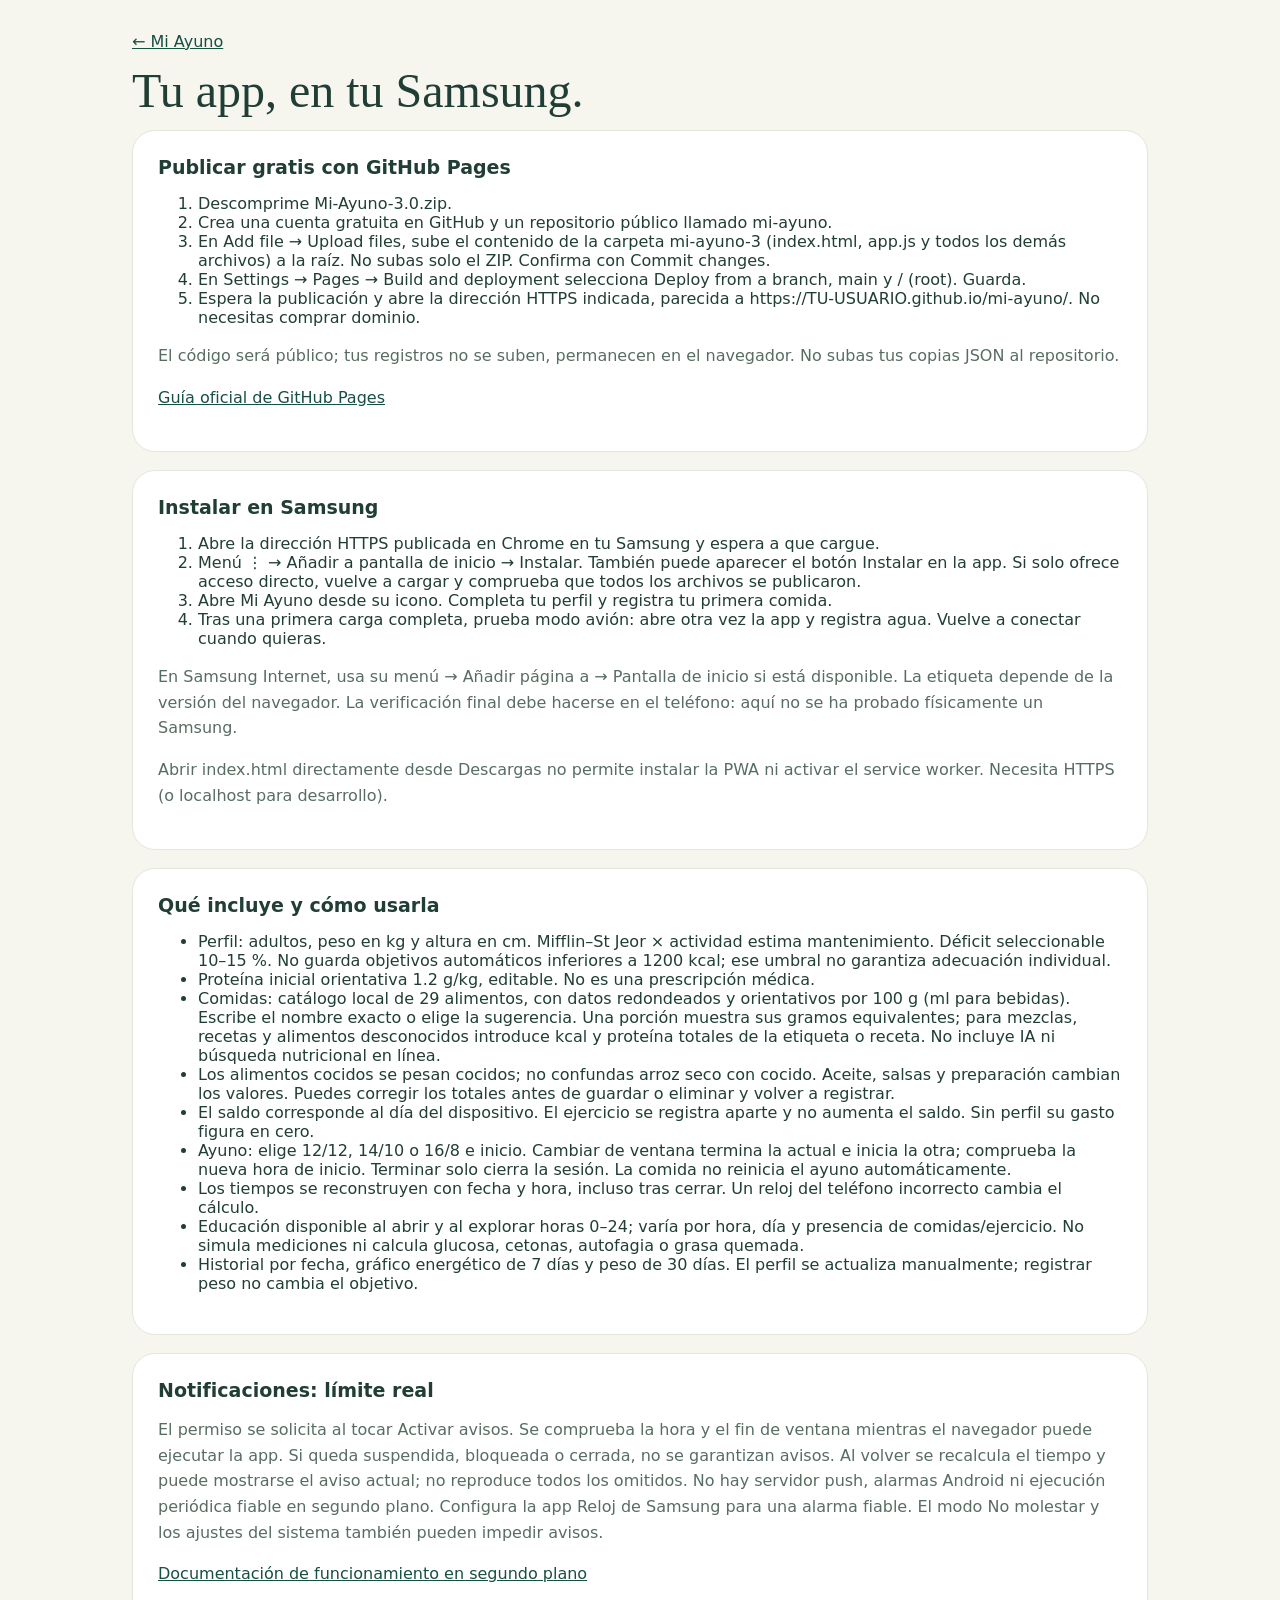
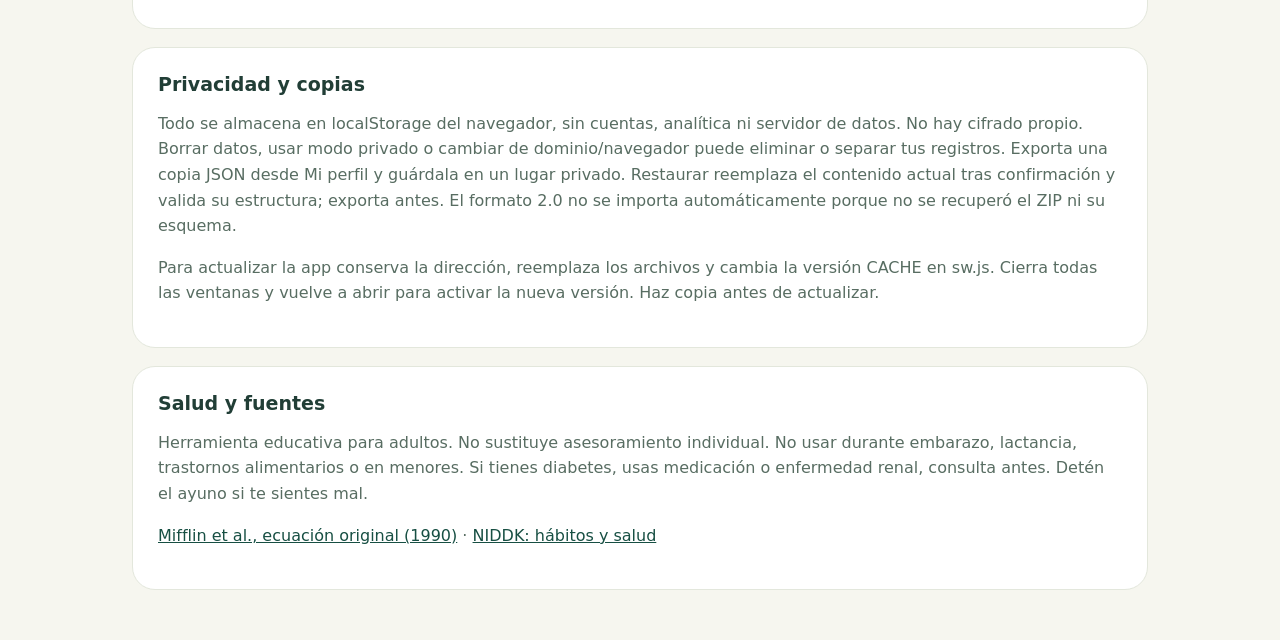
==== GUIA.html @ c6e16160 "Add files via upload" ====
<!doctype html><html lang="es"><meta charset="utf-8"><meta name="viewport" content="width=device-width,initial-scale=1"><title>Guía · Mi Ayuno</title><link rel="stylesheet" href="style.css"><main><a href="./">← Mi Ayuno</a><h1>Tu app, en tu Samsung.</h1><article class="card"><h2>Publicar gratis con GitHub Pages</h2><ol><li>Descomprime Mi-Ayuno-3.0.zip.</li><li>Crea una cuenta gratuita en GitHub y un repositorio público llamado mi-ayuno.</li><li>En Add file → Upload files, sube el contenido de la carpeta mi-ayuno-3 (index.html, app.js y todos los demás archivos) a la raíz. No subas solo el ZIP. Confirma con Commit changes.</li><li>En Settings → Pages → Build and deployment selecciona Deploy from a branch, main y / (root). Guarda.</li><li>Espera la publicación y abre la dirección HTTPS indicada, parecida a https://TU-USUARIO.github.io/mi-ayuno/. No necesitas comprar dominio.</li></ol><p>El código será público; tus registros no se suben, permanecen en el navegador. No subas tus copias JSON al repositorio.</p><p><a href="https://docs.github.com/en/pages/quickstart">Guía oficial de GitHub Pages</a></p></article><article class="card"><h2>Instalar en Samsung</h2><ol><li>Abre la dirección HTTPS publicada en Chrome en tu Samsung y espera a que cargue.</li><li>Menú ⋮ → Añadir a pantalla de inicio → Instalar. También puede aparecer el botón Instalar en la app. Si solo ofrece acceso directo, vuelve a cargar y comprueba que todos los archivos se publicaron.</li><li>Abre Mi Ayuno desde su icono. Completa tu perfil y registra tu primera comida.</li><li>Tras una primera carga completa, prueba modo avión: abre otra vez la app y registra agua. Vuelve a conectar cuando quieras.</li></ol><p>En Samsung Internet, usa su menú → Añadir página a → Pantalla de inicio si está disponible. La etiqueta depende de la versión del navegador. La verificación final debe hacerse en el teléfono: aquí no se ha probado físicamente un Samsung.</p><p>Abrir index.html directamente desde Descargas no permite instalar la PWA ni activar el service worker. Necesita HTTPS (o localhost para desarrollo).</p></article><article class="card"><h2>Qué incluye y cómo usarla</h2><ul><li>Perfil: adultos, peso en kg y altura en cm. Mifflin–St Jeor × actividad estima mantenimiento. Déficit seleccionable 10–15 %. No guarda objetivos automáticos inferiores a 1200 kcal; ese umbral no garantiza adecuación individual.</li><li>Proteína inicial orientativa 1.2 g/kg, editable. No es una prescripción médica.</li><li>Comidas: catálogo local de 29 alimentos, con datos redondeados y orientativos por 100 g (ml para bebidas). Escribe el nombre exacto o elige la sugerencia. Una porción muestra sus gramos equivalentes; para mezclas, recetas y alimentos desconocidos introduce kcal y proteína totales de la etiqueta o receta. No incluye IA ni búsqueda nutricional en línea.</li><li>Los alimentos cocidos se pesan cocidos; no confundas arroz seco con cocido. Aceite, salsas y preparación cambian los valores. Puedes corregir los totales antes de guardar o eliminar y volver a registrar.</li><li>El saldo corresponde al día del dispositivo. El ejercicio se registra aparte y no aumenta el saldo. Sin perfil su gasto figura en cero.</li><li>Ayuno: elige 12/12, 14/10 o 16/8 e inicio. Cambiar de ventana termina la actual e inicia la otra; comprueba la nueva hora de inicio. Terminar solo cierra la sesión. La comida no reinicia el ayuno automáticamente.</li><li>Los tiempos se reconstruyen con fecha y hora, incluso tras cerrar. Un reloj del teléfono incorrecto cambia el cálculo.</li><li>Educación disponible al abrir y al explorar horas 0–24; varía por hora, día y presencia de comidas/ejercicio. No simula mediciones ni calcula glucosa, cetonas, autofagia o grasa quemada.</li><li>Historial por fecha, gráfico energético de 7 días y peso de 30 días. El perfil se actualiza manualmente; registrar peso no cambia el objetivo.</li></ul></article><article class="card"><h2>Notificaciones: límite real</h2><p>El permiso se solicita al tocar Activar avisos. Se comprueba la hora y el fin de ventana mientras el navegador puede ejecutar la app. Si queda suspendida, bloqueada o cerrada, no se garantizan avisos. Al volver se recalcula el tiempo y puede mostrarse el aviso actual; no reproduce todos los omitidos. No hay servidor push, alarmas Android ni ejecución periódica fiable en segundo plano. Configura la app Reloj de Samsung para una alarma fiable. El modo No molestar y los ajustes del sistema también pueden impedir avisos.</p><p><a href="https://developer.mozilla.org/en-US/docs/Web/Progressive_web_apps/Guides/Offline_and_background_operation">Documentación de funcionamiento en segundo plano</a></p></article><article class="card"><h2>Privacidad y copias</h2><p>Todo se almacena en localStorage del navegador, sin cuentas, analítica ni servidor de datos. No hay cifrado propio. Borrar datos, usar modo privado o cambiar de dominio/navegador puede eliminar o separar tus registros. Exporta una copia JSON desde Mi perfil y guárdala en un lugar privado. Restaurar reemplaza el contenido actual tras confirmación y valida su estructura; exporta antes. El formato 2.0 no se importa automáticamente porque no se recuperó el ZIP ni su esquema.</p><p>Para actualizar la app conserva la dirección, reemplaza los archivos y cambia la versión CACHE en sw.js. Cierra todas las ventanas y vuelve a abrir para activar la nueva versión. Haz copia antes de actualizar.</p></article><article class="card"><h2>Salud y fuentes</h2><p>Herramienta educativa para adultos. No sustituye asesoramiento individual. No usar durante embarazo, lactancia, trastornos alimentarios o en menores. Si tienes diabetes, usas medicación o enfermedad renal, consulta antes. Detén el ayuno si te sientes mal.</p><p><a href="https://pubmed.ncbi.nlm.nih.gov/2305711/">Mifflin et al., ecuación original (1990)</a> · <a href="https://www.niddk.nih.gov/health-information/weight-management/changing-habits-better-health">NIDDK: hábitos y salud</a></p></article></main></html>
---- style.css ----
:root{font-family:system-ui,-apple-system,sans-serif;color:#213e36;background:#f6f6ef;font-size:16px}*{box-sizing:border-box}body{margin:0}header{padding:22px max(5vw,20px);display:flex;justify-content:space-between;align-items:center;border-bottom:1px solid #dce3d8}.brand{text-decoration:none;font-size:23px;font-weight:800;color:#174f43}.brand small{font-size:11px;background:#dce6c3;padding:5px;border-radius:8px}#status{font-size:12px}main{max-width:1060px;margin:auto;padding:32px 22px}.eyebrow{font-size:11px;letter-spacing:2px;font-weight:800;color:#687d42}h1{font-family:Georgia,serif;font-weight:400;font-size:clamp(32px,5vw,48px);margin:12px 0}p{line-height:1.6;color:#586d62}nav{display:flex;gap:5px;background:#e9ede2;padding:5px;border-radius:16px;margin:27px 0}button,input,select{font:inherit}button{cursor:pointer;border:0;border-radius:11px;padding:12px 17px;background:#174f43;color:white;font-weight:600}nav button{flex:1;color:#596c61;background:transparent;padding:12px 6px}nav button.active{background:white;color:#174f43;box-shadow:0 2px 7px #2335}.grid{display:grid;grid-template-columns:1.1fr 1fr;gap:18px}.card{background:#fff;border:1px solid #e3e7dc;border-radius:23px;padding:25px;margin-bottom:18px}.hero{background:#174f43;color:#fff}.hero p{color:#d5e3d5}.hero button{background:#e5edc8;color:#174f43}.hero input,.hero select{background:#ffffff18;color:white;border-color:#ffffff44}.hero option{color:#213e36}.hero h2{color:#e4edcd}h2{font-size:19px;margin:0 0 16px}h3{font-size:15px}.clock{font-size:48px;font-variant-numeric:tabular-nums;letter-spacing:2px;margin:18px 0 3px}.muted,small{font-size:13px;line-height:1.6;color:#607468}.hero small{color:#d5e3d5}.big{font-size:34px;font-weight:700}.stats{display:flex;gap:22px;flex-wrap:wrap}.stats>div{flex:1}.progress{height:9px;border-radius:9px;background:#edf0e6;margin:14px 0;overflow:hidden}.progress i{display:block;background:#b7ca79;height:100%}.row{display:flex;gap:10px;align-items:center;flex-wrap:wrap}.row>*{flex:1}label{display:block;font-size:13px;font-weight:600;margin:14px 0 6px}input,select{width:100%;min-width:0;padding:12px;border:1px solid #cfd9cc;border-radius:10px;background:#fafbf7;color:#213e36}input:focus,select:focus,button:focus-visible{outline:3px solid #b0c76b}form button{margin-top:18px}.secondary{background:#eaf0df;color:#244f3c}.danger{background:#f7e9e2;color:#8c3e2c}.entry{display:flex;align-items:center;gap:12px;border-bottom:1px solid #edf0e8;padding:13px 0}.entry>div{flex:1}.entry button{font-size:12px;padding:8px}.tag{font-size:11px;letter-spacing:1px;color:#77864c}.notice{padding:12px;background:#edf2df;border-radius:12px;font-size:13px;line-height:1.6}footer{text-align:center;font-size:12px;color:#687c6d;padding:25px;line-height:2}footer a{color:#174f43;margin:12px}#message:not(:empty){padding:12px;margin-bottom:15px;background:#e1ebd0;border-radius:10px}svg.chart{width:100%;height:150px;overflow:visible}details{margin:12px 0}summary{cursor:pointer}a{color:#174f43}[hidden]{display:none!important}@media(max-width:650px){.grid{display:block}header{padding:18px}#status{max-width:110px;text-align:right}main{padding:22px 16px}.card{padding:21px}.clock{font-size:42px}nav{position:sticky;top:0;z-index:2}.intro p{font-size:14px}.stats{gap:12px}}
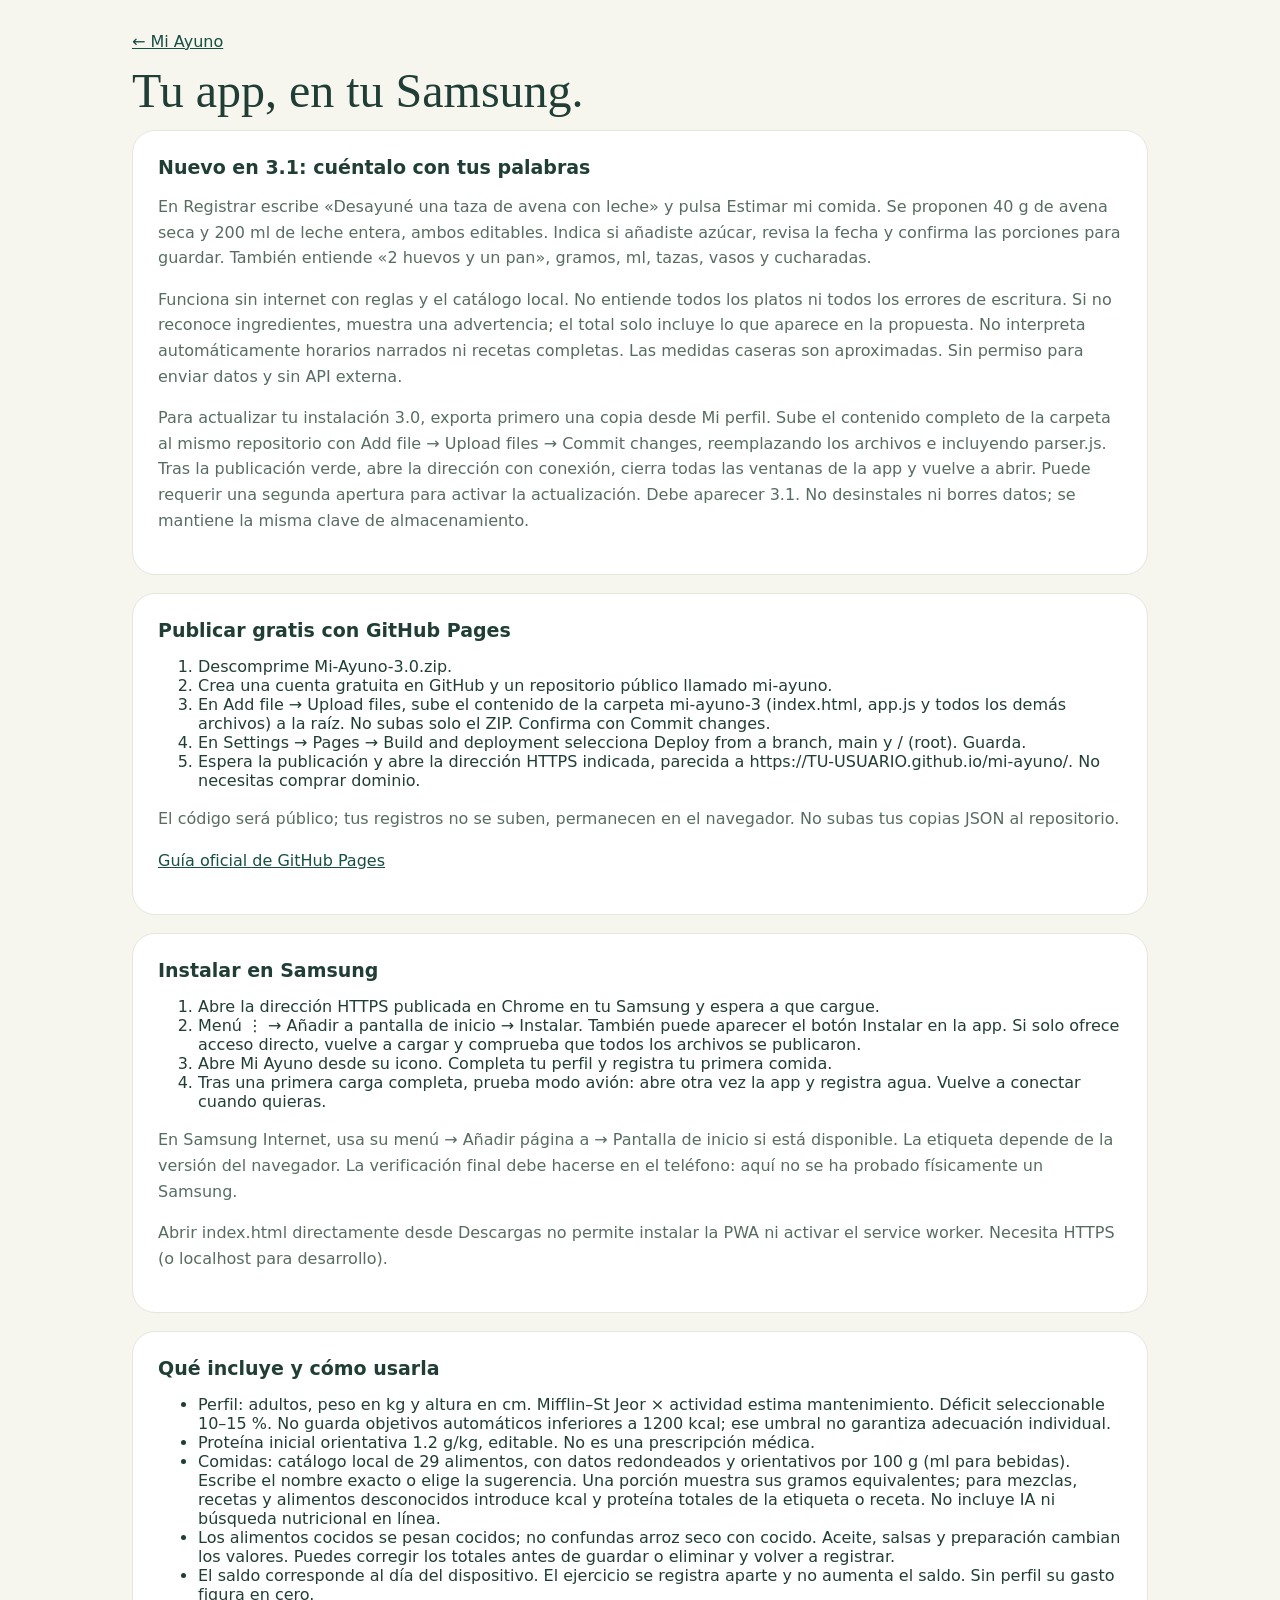
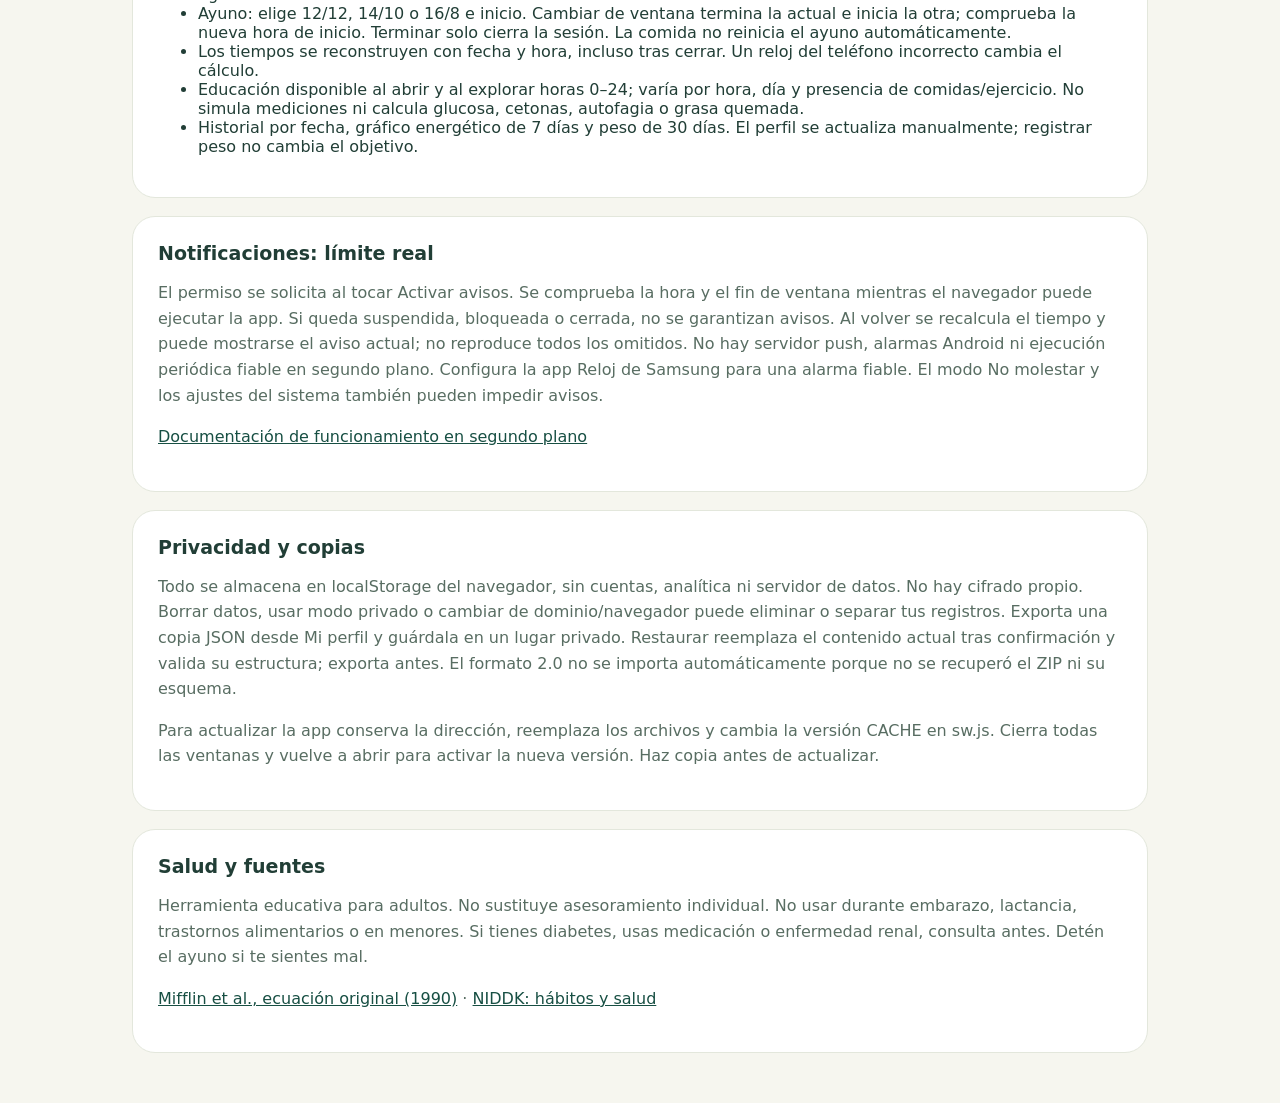
==== commit 5dbe8cb9: "Add files via upload" ====
--- a/GUIA.html
+++ b/GUIA.html
@@ -1 +1 @@
-<!doctype html><html lang="es"><meta charset="utf-8"><meta name="viewport" content="width=device-width,initial-scale=1"><title>Guía · Mi Ayuno</title><link rel="stylesheet" href="style.css"><main><a href="./">← Mi Ayuno</a><h1>Tu app, en tu Samsung.</h1><article class="card"><h2>Publicar gratis con GitHub Pages</h2><ol><li>Descomprime Mi-Ayuno-3.0.zip.</li><li>Crea una cuenta gratuita en GitHub y un repositorio público llamado mi-ayuno.</li><li>En Add file → Upload files, sube el contenido de la carpeta mi-ayuno-3 (index.html, app.js y todos los demás archivos) a la raíz. No subas solo el ZIP. Confirma con Commit changes.</li><li>En Settings → Pages → Build and deployment selecciona Deploy from a branch, main y / (root). Guarda.</li><li>Espera la publicación y abre la dirección HTTPS indicada, parecida a https://TU-USUARIO.github.io/mi-ayuno/. No necesitas comprar dominio.</li></ol><p>El código será público; tus registros no se suben, permanecen en el navegador. No subas tus copias JSON al repositorio.</p><p><a href="https://docs.github.com/en/pages/quickstart">Guía oficial de GitHub Pages</a></p></article><article class="card"><h2>Instalar en Samsung</h2><ol><li>Abre la dirección HTTPS publicada en Chrome en tu Samsung y espera a que cargue.</li><li>Menú ⋮ → Añadir a pantalla de inicio → Instalar. También puede aparecer el botón Instalar en la app. Si solo ofrece acceso directo, vuelve a cargar y comprueba que todos los archivos se publicaron.</li><li>Abre Mi Ayuno desde su icono. Completa tu perfil y registra tu primera comida.</li><li>Tras una primera carga completa, prueba modo avión: abre otra vez la app y registra agua. Vuelve a conectar cuando quieras.</li></ol><p>En Samsung Internet, usa su menú → Añadir página a → Pantalla de inicio si está disponible. La etiqueta depende de la versión del navegador. La verificación final debe hacerse en el teléfono: aquí no se ha probado físicamente un Samsung.</p><p>Abrir index.html directamente desde Descargas no permite instalar la PWA ni activar el service worker. Necesita HTTPS (o localhost para desarrollo).</p></article><article class="card"><h2>Qué incluye y cómo usarla</h2><ul><li>Perfil: adultos, peso en kg y altura en cm. Mifflin–St Jeor × actividad estima mantenimiento. Déficit seleccionable 10–15 %. No guarda objetivos automáticos inferiores a 1200 kcal; ese umbral no garantiza adecuación individual.</li><li>Proteína inicial orientativa 1.2 g/kg, editable. No es una prescripción médica.</li><li>Comidas: catálogo local de 29 alimentos, con datos redondeados y orientativos por 100 g (ml para bebidas). Escribe el nombre exacto o elige la sugerencia. Una porción muestra sus gramos equivalentes; para mezclas, recetas y alimentos desconocidos introduce kcal y proteína totales de la etiqueta o receta. No incluye IA ni búsqueda nutricional en línea.</li><li>Los alimentos cocidos se pesan cocidos; no confundas arroz seco con cocido. Aceite, salsas y preparación cambian los valores. Puedes corregir los totales antes de guardar o eliminar y volver a registrar.</li><li>El saldo corresponde al día del dispositivo. El ejercicio se registra aparte y no aumenta el saldo. Sin perfil su gasto figura en cero.</li><li>Ayuno: elige 12/12, 14/10 o 16/8 e inicio. Cambiar de ventana termina la actual e inicia la otra; comprueba la nueva hora de inicio. Terminar solo cierra la sesión. La comida no reinicia el ayuno automáticamente.</li><li>Los tiempos se reconstruyen con fecha y hora, incluso tras cerrar. Un reloj del teléfono incorrecto cambia el cálculo.</li><li>Educación disponible al abrir y al explorar horas 0–24; varía por hora, día y presencia de comidas/ejercicio. No simula mediciones ni calcula glucosa, cetonas, autofagia o grasa quemada.</li><li>Historial por fecha, gráfico energético de 7 días y peso de 30 días. El perfil se actualiza manualmente; registrar peso no cambia el objetivo.</li></ul></article><article class="card"><h2>Notificaciones: límite real</h2><p>El permiso se solicita al tocar Activar avisos. Se comprueba la hora y el fin de ventana mientras el navegador puede ejecutar la app. Si queda suspendida, bloqueada o cerrada, no se garantizan avisos. Al volver se recalcula el tiempo y puede mostrarse el aviso actual; no reproduce todos los omitidos. No hay servidor push, alarmas Android ni ejecución periódica fiable en segundo plano. Configura la app Reloj de Samsung para una alarma fiable. El modo No molestar y los ajustes del sistema también pueden impedir avisos.</p><p><a href="https://developer.mozilla.org/en-US/docs/Web/Progressive_web_apps/Guides/Offline_and_background_operation">Documentación de funcionamiento en segundo plano</a></p></article><article class="card"><h2>Privacidad y copias</h2><p>Todo se almacena en localStorage del navegador, sin cuentas, analítica ni servidor de datos. No hay cifrado propio. Borrar datos, usar modo privado o cambiar de dominio/navegador puede eliminar o separar tus registros. Exporta una copia JSON desde Mi perfil y guárdala en un lugar privado. Restaurar reemplaza el contenido actual tras confirmación y valida su estructura; exporta antes. El formato 2.0 no se importa automáticamente porque no se recuperó el ZIP ni su esquema.</p><p>Para actualizar la app conserva la dirección, reemplaza los archivos y cambia la versión CACHE en sw.js. Cierra todas las ventanas y vuelve a abrir para activar la nueva versión. Haz copia antes de actualizar.</p></article><article class="card"><h2>Salud y fuentes</h2><p>Herramienta educativa para adultos. No sustituye asesoramiento individual. No usar durante embarazo, lactancia, trastornos alimentarios o en menores. Si tienes diabetes, usas medicación o enfermedad renal, consulta antes. Detén el ayuno si te sientes mal.</p><p><a href="https://pubmed.ncbi.nlm.nih.gov/2305711/">Mifflin et al., ecuación original (1990)</a> · <a href="https://www.niddk.nih.gov/health-information/weight-management/changing-habits-better-health">NIDDK: hábitos y salud</a></p></article></main></html>
+<!doctype html><html lang="es"><meta charset="utf-8"><meta name="viewport" content="width=device-width,initial-scale=1"><title>Guía · Mi Ayuno</title><link rel="stylesheet" href="style.css"><main><a href="./">← Mi Ayuno</a><h1>Tu app, en tu Samsung.</h1><article class="card"><h2>Nuevo en 3.1: cuéntalo con tus palabras</h2><p>En Registrar escribe «Desayuné una taza de avena con leche» y pulsa Estimar mi comida. Se proponen 40 g de avena seca y 200 ml de leche entera, ambos editables. Indica si añadiste azúcar, revisa la fecha y confirma las porciones para guardar. También entiende «2 huevos y un pan», gramos, ml, tazas, vasos y cucharadas.</p><p>Funciona sin internet con reglas y el catálogo local. No entiende todos los platos ni todos los errores de escritura. Si no reconoce ingredientes, muestra una advertencia; el total solo incluye lo que aparece en la propuesta. No interpreta automáticamente horarios narrados ni recetas completas. Las medidas caseras son aproximadas. Sin permiso para enviar datos y sin API externa.</p><p>Para actualizar tu instalación 3.0, exporta primero una copia desde Mi perfil. Sube el contenido completo de la carpeta al mismo repositorio con Add file → Upload files → Commit changes, reemplazando los archivos e incluyendo parser.js. Tras la publicación verde, abre la dirección con conexión, cierra todas las ventanas de la app y vuelve a abrir. Puede requerir una segunda apertura para activar la actualización. Debe aparecer 3.1. No desinstales ni borres datos; se mantiene la misma clave de almacenamiento.</p></article><article class="card"><h2>Publicar gratis con GitHub Pages</h2><ol><li>Descomprime Mi-Ayuno-3.0.zip.</li><li>Crea una cuenta gratuita en GitHub y un repositorio público llamado mi-ayuno.</li><li>En Add file → Upload files, sube el contenido de la carpeta mi-ayuno-3 (index.html, app.js y todos los demás archivos) a la raíz. No subas solo el ZIP. Confirma con Commit changes.</li><li>En Settings → Pages → Build and deployment selecciona Deploy from a branch, main y / (root). Guarda.</li><li>Espera la publicación y abre la dirección HTTPS indicada, parecida a https://TU-USUARIO.github.io/mi-ayuno/. No necesitas comprar dominio.</li></ol><p>El código será público; tus registros no se suben, permanecen en el navegador. No subas tus copias JSON al repositorio.</p><p><a href="https://docs.github.com/en/pages/quickstart">Guía oficial de GitHub Pages</a></p></article><article class="card"><h2>Instalar en Samsung</h2><ol><li>Abre la dirección HTTPS publicada en Chrome en tu Samsung y espera a que cargue.</li><li>Menú ⋮ → Añadir a pantalla de inicio → Instalar. También puede aparecer el botón Instalar en la app. Si solo ofrece acceso directo, vuelve a cargar y comprueba que todos los archivos se publicaron.</li><li>Abre Mi Ayuno desde su icono. Completa tu perfil y registra tu primera comida.</li><li>Tras una primera carga completa, prueba modo avión: abre otra vez la app y registra agua. Vuelve a conectar cuando quieras.</li></ol><p>En Samsung Internet, usa su menú → Añadir página a → Pantalla de inicio si está disponible. La etiqueta depende de la versión del navegador. La verificación final debe hacerse en el teléfono: aquí no se ha probado físicamente un Samsung.</p><p>Abrir index.html directamente desde Descargas no permite instalar la PWA ni activar el service worker. Necesita HTTPS (o localhost para desarrollo).</p></article><article class="card"><h2>Qué incluye y cómo usarla</h2><ul><li>Perfil: adultos, peso en kg y altura en cm. Mifflin–St Jeor × actividad estima mantenimiento. Déficit seleccionable 10–15 %. No guarda objetivos automáticos inferiores a 1200 kcal; ese umbral no garantiza adecuación individual.</li><li>Proteína inicial orientativa 1.2 g/kg, editable. No es una prescripción médica.</li><li>Comidas: catálogo local de 29 alimentos, con datos redondeados y orientativos por 100 g (ml para bebidas). Escribe el nombre exacto o elige la sugerencia. Una porción muestra sus gramos equivalentes; para mezclas, recetas y alimentos desconocidos introduce kcal y proteína totales de la etiqueta o receta. No incluye IA ni búsqueda nutricional en línea.</li><li>Los alimentos cocidos se pesan cocidos; no confundas arroz seco con cocido. Aceite, salsas y preparación cambian los valores. Puedes corregir los totales antes de guardar o eliminar y volver a registrar.</li><li>El saldo corresponde al día del dispositivo. El ejercicio se registra aparte y no aumenta el saldo. Sin perfil su gasto figura en cero.</li><li>Ayuno: elige 12/12, 14/10 o 16/8 e inicio. Cambiar de ventana termina la actual e inicia la otra; comprueba la nueva hora de inicio. Terminar solo cierra la sesión. La comida no reinicia el ayuno automáticamente.</li><li>Los tiempos se reconstruyen con fecha y hora, incluso tras cerrar. Un reloj del teléfono incorrecto cambia el cálculo.</li><li>Educación disponible al abrir y al explorar horas 0–24; varía por hora, día y presencia de comidas/ejercicio. No simula mediciones ni calcula glucosa, cetonas, autofagia o grasa quemada.</li><li>Historial por fecha, gráfico energético de 7 días y peso de 30 días. El perfil se actualiza manualmente; registrar peso no cambia el objetivo.</li></ul></article><article class="card"><h2>Notificaciones: límite real</h2><p>El permiso se solicita al tocar Activar avisos. Se comprueba la hora y el fin de ventana mientras el navegador puede ejecutar la app. Si queda suspendida, bloqueada o cerrada, no se garantizan avisos. Al volver se recalcula el tiempo y puede mostrarse el aviso actual; no reproduce todos los omitidos. No hay servidor push, alarmas Android ni ejecución periódica fiable en segundo plano. Configura la app Reloj de Samsung para una alarma fiable. El modo No molestar y los ajustes del sistema también pueden impedir avisos.</p><p><a href="https://developer.mozilla.org/en-US/docs/Web/Progressive_web_apps/Guides/Offline_and_background_operation">Documentación de funcionamiento en segundo plano</a></p></article><article class="card"><h2>Privacidad y copias</h2><p>Todo se almacena en localStorage del navegador, sin cuentas, analítica ni servidor de datos. No hay cifrado propio. Borrar datos, usar modo privado o cambiar de dominio/navegador puede eliminar o separar tus registros. Exporta una copia JSON desde Mi perfil y guárdala en un lugar privado. Restaurar reemplaza el contenido actual tras confirmación y valida su estructura; exporta antes. El formato 2.0 no se importa automáticamente porque no se recuperó el ZIP ni su esquema.</p><p>Para actualizar la app conserva la dirección, reemplaza los archivos y cambia la versión CACHE en sw.js. Cierra todas las ventanas y vuelve a abrir para activar la nueva versión. Haz copia antes de actualizar.</p></article><article class="card"><h2>Salud y fuentes</h2><p>Herramienta educativa para adultos. No sustituye asesoramiento individual. No usar durante embarazo, lactancia, trastornos alimentarios o en menores. Si tienes diabetes, usas medicación o enfermedad renal, consulta antes. Detén el ayuno si te sientes mal.</p><p><a href="https://pubmed.ncbi.nlm.nih.gov/2305711/">Mifflin et al., ecuación original (1990)</a> · <a href="https://www.niddk.nih.gov/health-information/weight-management/changing-habits-better-health">NIDDK: hábitos y salud</a></p></article></main></html>
--- a/style.css
+++ b/style.css
@@ -1 +1,3 @@
 :root{font-family:system-ui,-apple-system,sans-serif;color:#213e36;background:#f6f6ef;font-size:16px}*{box-sizing:border-box}body{margin:0}header{padding:22px max(5vw,20px);display:flex;justify-content:space-between;align-items:center;border-bottom:1px solid #dce3d8}.brand{text-decoration:none;font-size:23px;font-weight:800;color:#174f43}.brand small{font-size:11px;background:#dce6c3;padding:5px;border-radius:8px}#status{font-size:12px}main{max-width:1060px;margin:auto;padding:32px 22px}.eyebrow{font-size:11px;letter-spacing:2px;font-weight:800;color:#687d42}h1{font-family:Georgia,serif;font-weight:400;font-size:clamp(32px,5vw,48px);margin:12px 0}p{line-height:1.6;color:#586d62}nav{display:flex;gap:5px;background:#e9ede2;padding:5px;border-radius:16px;margin:27px 0}button,input,select{font:inherit}button{cursor:pointer;border:0;border-radius:11px;padding:12px 17px;background:#174f43;color:white;font-weight:600}nav button{flex:1;color:#596c61;background:transparent;padding:12px 6px}nav button.active{background:white;color:#174f43;box-shadow:0 2px 7px #2335}.grid{display:grid;grid-template-columns:1.1fr 1fr;gap:18px}.card{background:#fff;border:1px solid #e3e7dc;border-radius:23px;padding:25px;margin-bottom:18px}.hero{background:#174f43;color:#fff}.hero p{color:#d5e3d5}.hero button{background:#e5edc8;color:#174f43}.hero input,.hero select{background:#ffffff18;color:white;border-color:#ffffff44}.hero option{color:#213e36}.hero h2{color:#e4edcd}h2{font-size:19px;margin:0 0 16px}h3{font-size:15px}.clock{font-size:48px;font-variant-numeric:tabular-nums;letter-spacing:2px;margin:18px 0 3px}.muted,small{font-size:13px;line-height:1.6;color:#607468}.hero small{color:#d5e3d5}.big{font-size:34px;font-weight:700}.stats{display:flex;gap:22px;flex-wrap:wrap}.stats>div{flex:1}.progress{height:9px;border-radius:9px;background:#edf0e6;margin:14px 0;overflow:hidden}.progress i{display:block;background:#b7ca79;height:100%}.row{display:flex;gap:10px;align-items:center;flex-wrap:wrap}.row>*{flex:1}label{display:block;font-size:13px;font-weight:600;margin:14px 0 6px}input,select{width:100%;min-width:0;padding:12px;border:1px solid #cfd9cc;border-radius:10px;background:#fafbf7;color:#213e36}input:focus,select:focus,button:focus-visible{outline:3px solid #b0c76b}form button{margin-top:18px}.secondary{background:#eaf0df;color:#244f3c}.danger{background:#f7e9e2;color:#8c3e2c}.entry{display:flex;align-items:center;gap:12px;border-bottom:1px solid #edf0e8;padding:13px 0}.entry>div{flex:1}.entry button{font-size:12px;padding:8px}.tag{font-size:11px;letter-spacing:1px;color:#77864c}.notice{padding:12px;background:#edf2df;border-radius:12px;font-size:13px;line-height:1.6}footer{text-align:center;font-size:12px;color:#687c6d;padding:25px;line-height:2}footer a{color:#174f43;margin:12px}#message:not(:empty){padding:12px;margin-bottom:15px;background:#e1ebd0;border-radius:10px}svg.chart{width:100%;height:150px;overflow:visible}details{margin:12px 0}summary{cursor:pointer}a{color:#174f43}[hidden]{display:none!important}@media(max-width:650px){.grid{display:block}header{padding:18px}#status{max-width:110px;text-align:right}main{padding:22px 16px}.card{padding:21px}.clock{font-size:42px}nav{position:sticky;top:0;z-index:2}.intro p{font-size:14px}.stats{gap:12px}}
+
+textarea{font:inherit;width:100%;padding:14px;border:1px solid #cfd9cc;border-radius:12px;resize:vertical;color:#213e36;background:#fafbf7}textarea:focus{outline:3px solid #b0c76b}.checkrow{display:flex;gap:10px;align-items:flex-start;line-height:1.5}.checkrow input{width:20px;min-width:20px;margin-top:3px}#mealPreview{margin-top:20px}
